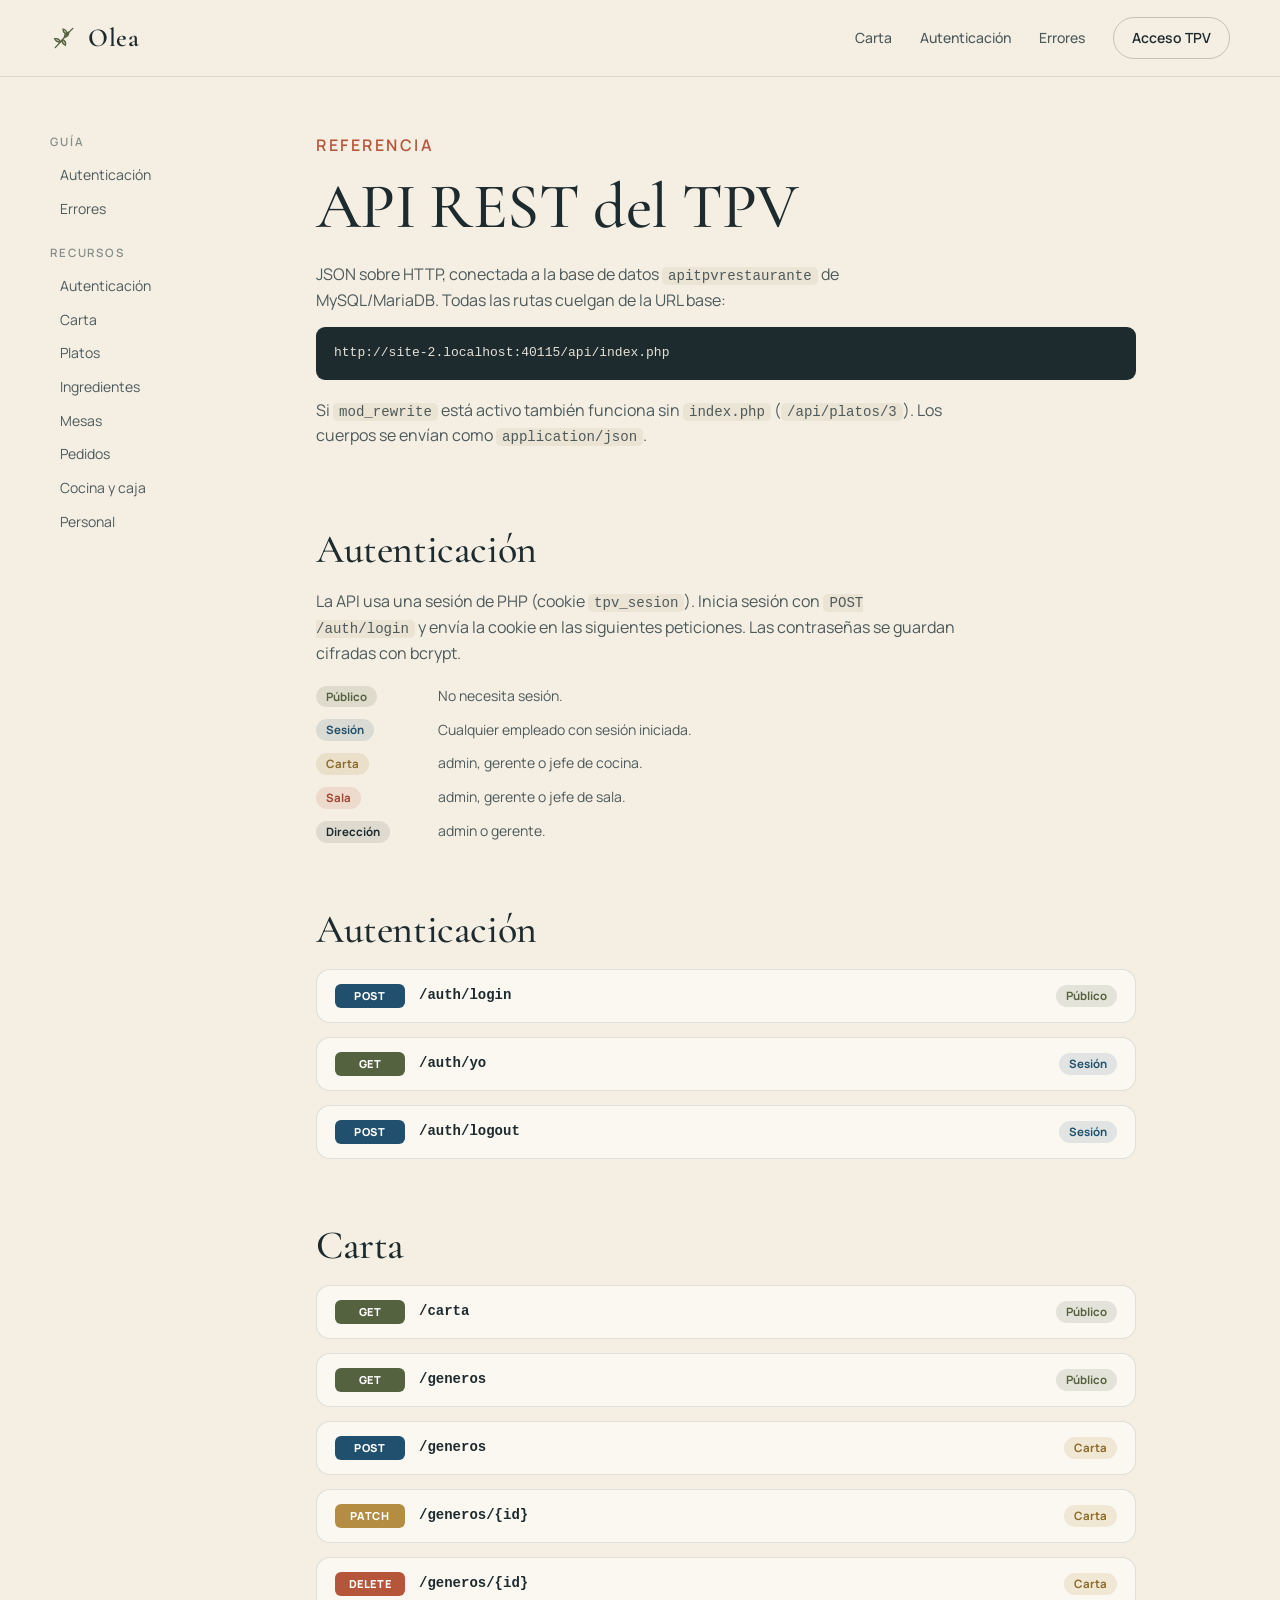
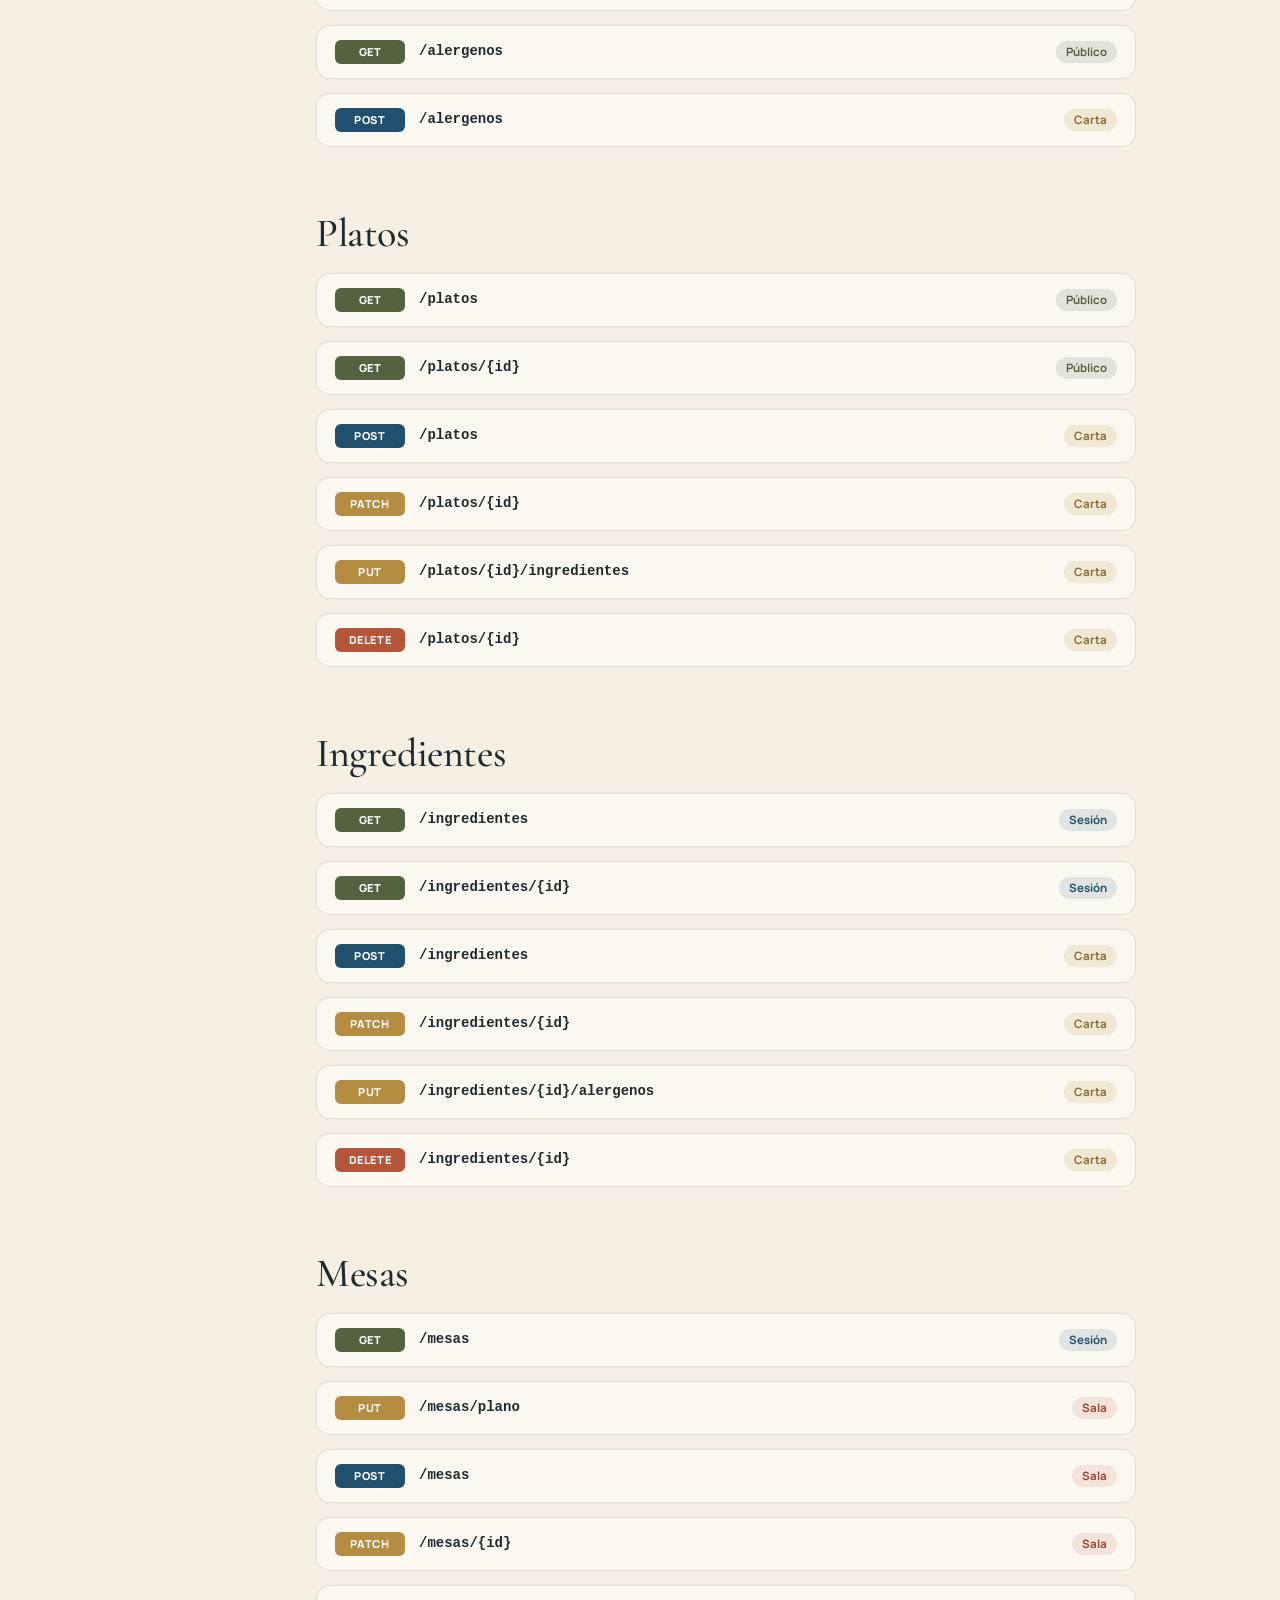
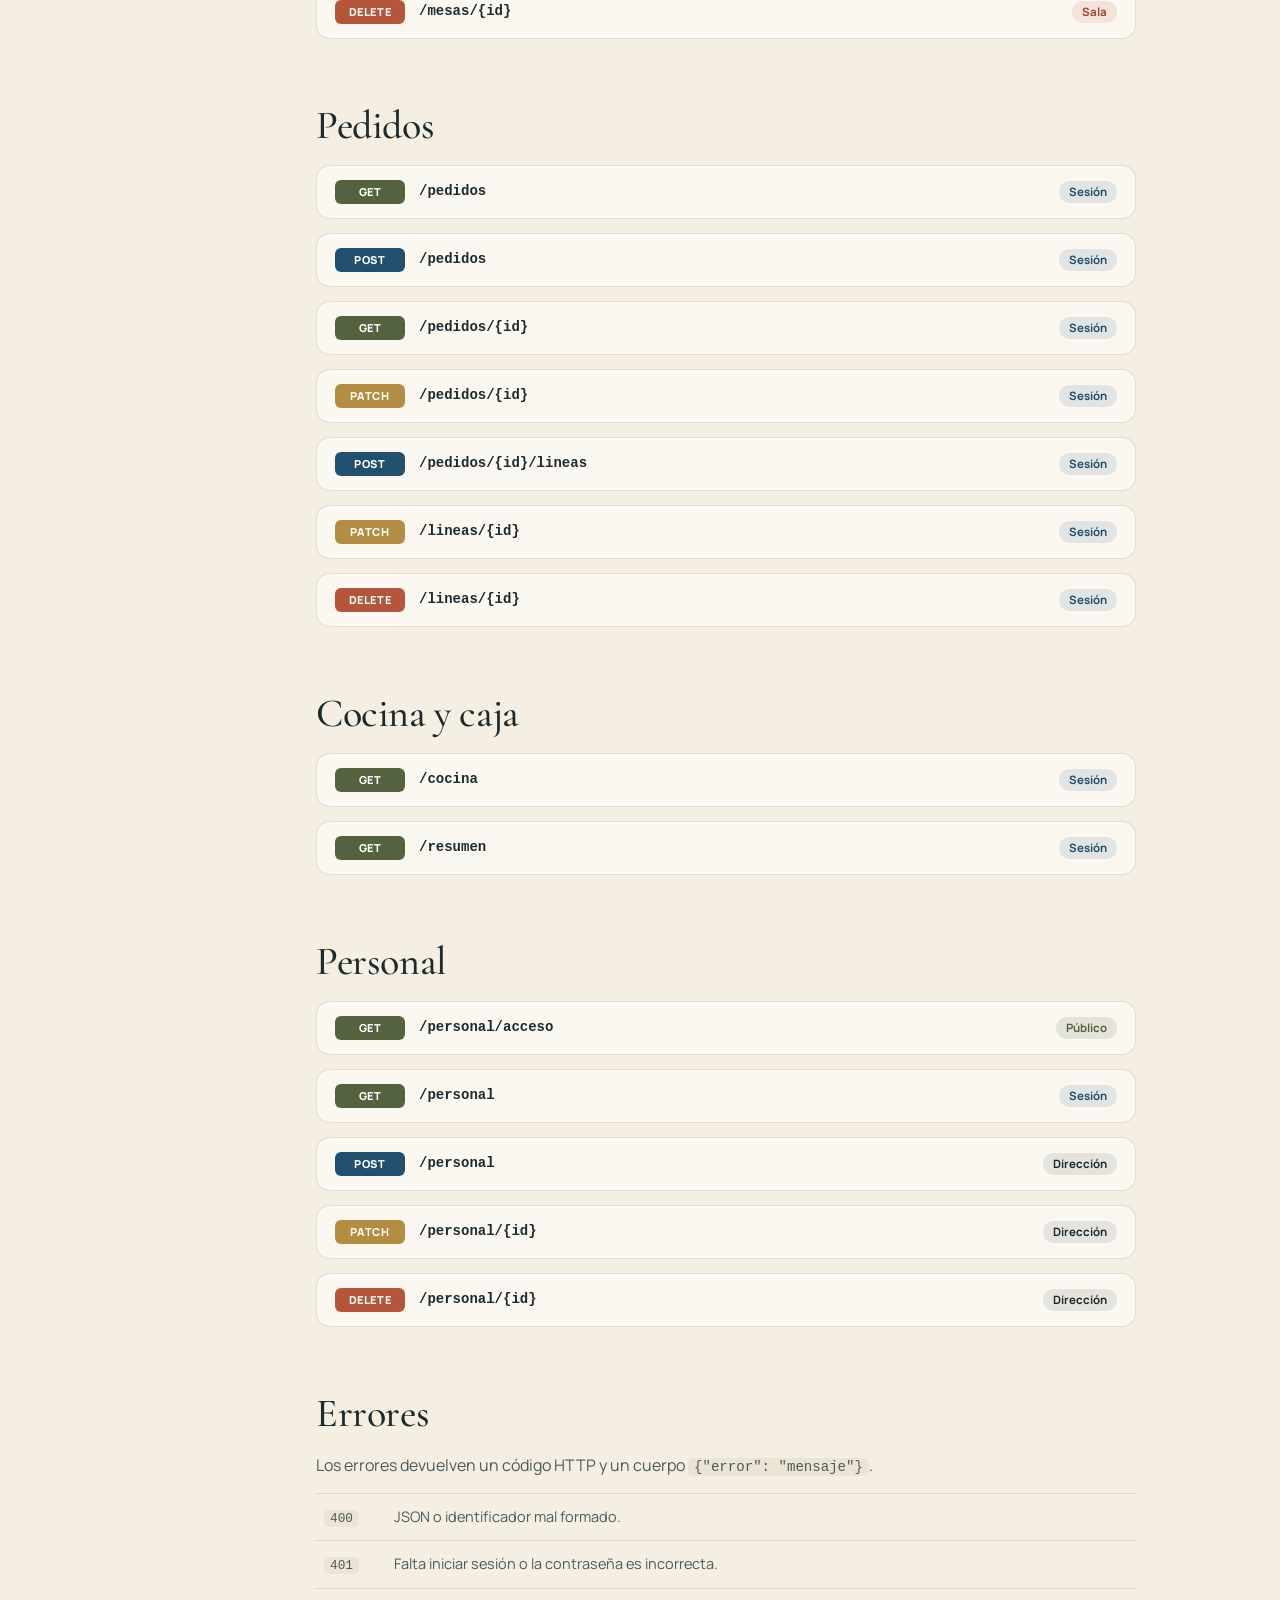
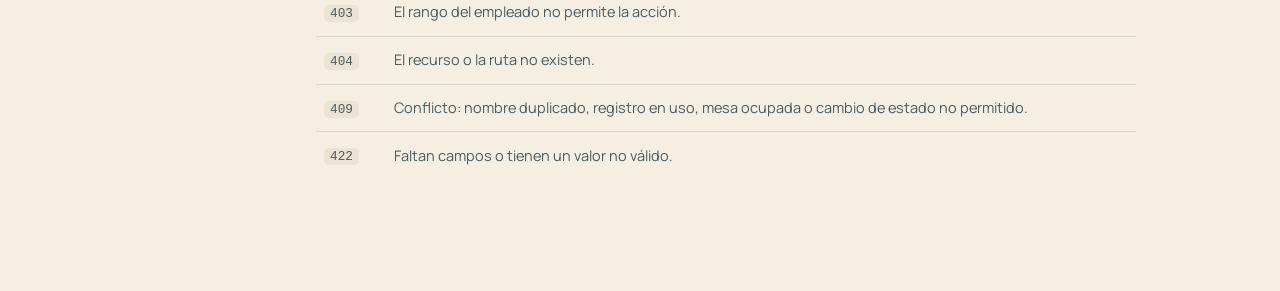
==== docs.html @ 29e761c3 "tpv y carta" ====
<!doctype html>
<html lang="es">
<head>
  <meta charset="utf-8">
  <meta name="viewport" content="width=device-width, initial-scale=1">
  <title>API · Olea TPV</title>
  <link rel="stylesheet" href="css/base.css">
  <link rel="stylesheet" href="css/docs.css">
</head>
<body>
  <header class="cabecera">
    <div class="contenedor cabecera__fila">
      <a class="marca" href="./" id="marca">Olea</a>
      <nav class="cabecera__nav" aria-label="Principal">
        <a href="./">Carta</a>
        <a href="#autenticacion">Autenticación</a>
        <a href="#errores">Errores</a>
        <a class="btn btn--fantasma" href="tpv.html">Acceso TPV</a>
      </nav>
    </div>
  </header>

  <main class="contenedor docs">
    <aside class="docs__indice" id="indice" aria-label="Índice"></aside>

    <div class="docs__contenido">
      <section class="docs__intro">
        <p class="versalitas">Referencia</p>
        <h1>API REST del TPV</h1>
        <p>
          JSON sobre HTTP, conectada a la base de datos <code>apitpvrestaurante</code> de MySQL/MariaDB.
          Todas las rutas cuelgan de la URL base:
        </p>
        <pre class="base"><code id="url-base"></code></pre>
        <p>
          Si <code>mod_rewrite</code> está activo también funciona sin <code>index.php</code>
          (<code>/api/platos/3</code>). Los cuerpos se envían como <code>application/json</code>.
        </p>
      </section>

      <section id="autenticacion" class="docs__bloque">
        <h2>Autenticación</h2>
        <p>
          La API usa una sesión de PHP (cookie <code>tpv_sesion</code>). Inicia sesión con
          <code>POST /auth/login</code> y envía la cookie en las siguientes peticiones. Las contraseñas
          se guardan cifradas con bcrypt.
        </p>
        <dl class="niveles">
          <div><dt><span class="nivel nivel--publico">Público</span></dt><dd>No necesita sesión.</dd></div>
          <div><dt><span class="nivel nivel--sesion">Sesión</span></dt><dd>Cualquier empleado con sesión iniciada.</dd></div>
          <div><dt><span class="nivel nivel--carta">Carta</span></dt><dd>admin, gerente o jefe de cocina.</dd></div>
          <div><dt><span class="nivel nivel--sala">Sala</span></dt><dd>admin, gerente o jefe de sala.</dd></div>
          <div><dt><span class="nivel nivel--direccion">Dirección</span></dt><dd>admin o gerente.</dd></div>
        </dl>
      </section>

      <div id="grupos"></div>

      <section id="errores" class="docs__bloque">
        <h2>Errores</h2>
        <p>Los errores devuelven un código HTTP y un cuerpo <code>{"error": "mensaje"}</code>.</p>
        <table class="tabla-docs">
          <tbody>
            <tr><td><code>400</code></td><td>JSON o identificador mal formado.</td></tr>
            <tr><td><code>401</code></td><td>Falta iniciar sesión o la contraseña es incorrecta.</td></tr>
            <tr><td><code>403</code></td><td>El rango del empleado no permite la acción.</td></tr>
            <tr><td><code>404</code></td><td>El recurso o la ruta no existen.</td></tr>
            <tr><td><code>409</code></td><td>Conflicto: nombre duplicado, registro en uso, mesa ocupada o cambio de estado no permitido.</td></tr>
            <tr><td><code>422</code></td><td>Faltan campos o tienen un valor no válido.</td></tr>
          </tbody>
        </table>
      </section>
    </div>
  </main>

  <script src="js/api.js"></script>
  <script src="js/docs.js"></script>
</body>
</html>
---- css/base.css ----
/* =====================================================================
   Olea · cocina mediterránea — estilos base compartidos
   ===================================================================== */
@import url('https://fonts.googleapis.com/css2?family=Cormorant+Garamond:ital,wght@0,300;0,400;0,500;0,600;1,300;1,400;1,500&family=Manrope:wght@400;500;600;700&display=swap');

:root {
  /* Paleta: arena, olivo, terracota, azul egeo */
  --arena:        #f4eee3;
  --arena-2:      #ebe3d4;
  --marfil:       #fbf8f2;
  --tinta:        #1d2a2e;
  --tinta-2:      #4d5a5c;
  --tinta-3:      #858d8b;
  --olivo:        #55623f;
  --olivo-claro:  #a3ad85;
  --terracota:    #b5563a;
  --terracota-2:  #9a4630;
  --egeo:         #20506d;
  --oro:          #b48d42;
  --linea:        rgba(29, 42, 46, .12);
  --linea-fuerte: rgba(29, 42, 46, .22);

  --serif: 'Cormorant Garamond', 'Times New Roman', serif;
  --sans:  'Manrope', system-ui, -apple-system, 'Segoe UI', sans-serif;

  --radio:    14px;
  --radio-sm: 9px;
  --sombra:   0 1px 2px rgba(29,42,46,.05), 0 8px 24px -12px rgba(29,42,46,.18);
  --sombra-alta: 0 2px 6px rgba(29,42,46,.06), 0 24px 48px -20px rgba(29,42,46,.35);
  --transicion: 180ms cubic-bezier(.2,.7,.3,1);
}

*, *::before, *::after { box-sizing: border-box; }

html { -webkit-text-size-adjust: 100%; scroll-behavior: smooth; }

body {
  margin: 0;
  font-family: var(--sans);
  font-size: 15px;
  line-height: 1.55;
  color: var(--tinta);
  background: var(--arena);
  -webkit-font-smoothing: antialiased;
}

h1, h2, h3 {
  font-family: var(--serif);
  font-weight: 600;
  line-height: 1.1;
  letter-spacing: -.01em;
  margin: 0;
  text-wrap: balance;
}

p { margin: 0; text-wrap: pretty; }
a { color: inherit; }
img { display: block; max-width: 100%; }
button, input, select, textarea { font: inherit; color: inherit; }

:focus-visible {
  outline: 2px solid var(--terracota);
  outline-offset: 2px;
}

.versalitas {
  font-size: 11.5px;
  font-weight: 600;
  letter-spacing: .16em;
  text-transform: uppercase;
}

.num { font-variant-numeric: tabular-nums; }

/* --- Marca ------------------------------------------------------------ */
.marca {
  display: inline-flex;
  align-items: center;
  gap: 10px;
  text-decoration: none;
  font-family: var(--serif);
  font-size: 26px;
  font-weight: 600;
  letter-spacing: .02em;
}
.marca svg { width: 28px; height: 28px; color: var(--olivo); }

/* --- Botones ---------------------------------------------------------- */
.btn {
  display: inline-flex;
  align-items: center;
  justify-content: center;
  gap: 8px;
  min-height: 42px;
  padding: 0 18px;
  border: 1px solid transparent;
  border-radius: 999px;
  font-weight: 600;
  font-size: 14px;
  text-decoration: none;
  cursor: pointer;
  background: var(--tinta);
  color: var(--marfil);
  transition: background var(--transicion), transform var(--transicion), border-color var(--transicion), opacity var(--transicion);
}
.btn:hover { background: #2c3c41; }
.btn:active { transform: scale(.98); }
.btn:disabled { opacity: .45; cursor: not-allowed; }
.btn--acento { background: var(--terracota); }
.btn--acento:hover { background: var(--terracota-2); }
.btn--olivo { background: var(--olivo); }
.btn--olivo:hover { background: #46512f; }
.btn--fantasma { background: transparent; color: inherit; border-color: var(--linea-fuerte); }
.btn--fantasma:hover { background: rgba(29,42,46,.05); }
.btn--peligro { background: transparent; color: var(--terracota); border-color: currentColor; }
.btn--peligro:hover { background: rgba(181,86,58,.08); }
.btn--grande { min-height: 52px; padding: 0 26px; font-size: 15px; }

/* --- Etiquetas -------------------------------------------------------- */
.chip {
  display: inline-flex;
  align-items: center;
  gap: 6px;
  padding: 3px 10px;
  border-radius: 999px;
  font-size: 12px;
  font-weight: 500;
  background: var(--arena-2);
  color: var(--tinta-2);
  white-space: nowrap;
}

/* --- Avisos (toast) --------------------------------------------------- */
.avisos {
  position: fixed;
  left: 50%;
  bottom: 24px;
  transform: translateX(-50%);
  display: grid;
  gap: 8px;
  z-index: 100;
  pointer-events: none;
}
.aviso {
  padding: 12px 20px;
  border-radius: 999px;
  background: var(--tinta);
  color: var(--marfil);
  font-size: 14px;
  font-weight: 500;
  box-shadow: var(--sombra-alta);
  animation: aviso-entra 240ms var(--transicion) both;
}
.aviso--error { background: var(--terracota-2); }
.aviso.saliendo { animation: aviso-sale 200ms ease-in both; }
@keyframes aviso-entra { from { opacity: 0; transform: translateY(10px); } }
@keyframes aviso-sale  { to   { opacity: 0; transform: translateY(6px); } }

/* --- Utilidades ------------------------------------------------------- */
.oculto { display: none !important; }
.sr { position: absolute; width: 1px; height: 1px; overflow: hidden; clip: rect(0 0 0 0); white-space: nowrap; }

.cargando {
  display: grid;
  place-items: center;
  padding: 64px 0;
  color: var(--tinta-3);
}
.cargando::before {
  content: '';
  width: 26px; height: 26px;
  border: 2px solid currentColor;
  border-right-color: transparent;
  border-radius: 50%;
  animation: girar .8s linear infinite;
}
@keyframes girar { to { transform: rotate(360deg); } }

@media (prefers-reduced-motion: reduce) {
  *, *::before, *::after { animation-duration: .01ms !important; transition-duration: .01ms !important; scroll-behavior: auto !important; }
}
---- css/docs.css ----
/* =====================================================================
   Documentación de la API
   ===================================================================== */
.docs {
  display: grid;
  grid-template-columns: 210px 1fr;
  gap: 56px;
  padding: 56px 0 120px;
}
.docs__indice {
  position: sticky;
  top: 24px;
  align-self: start;
  display: grid;
  gap: 2px;
  font-size: 14px;
}
.docs__indice p { margin: 18px 0 6px; color: var(--tinta-3); }
.docs__indice p:first-child { margin-top: 0; }
.docs__indice a { padding: 5px 10px; border-radius: 8px; color: var(--tinta-2); text-decoration: none; }
.docs__indice a:hover { background: var(--arena-2); color: var(--tinta); }

.docs__contenido { min-width: 0; max-width: 820px; }
.docs__intro h1 { font-size: clamp(42px, 6vw, 64px); font-weight: 500; margin: 10px 0 20px; }
.docs__intro .versalitas { color: var(--terracota); }
.docs__intro p, .docs__bloque > p { color: var(--tinta-2); font-size: 16px; margin-bottom: 14px; max-width: 64ch; }

code {
  font-family: ui-monospace, 'Cascadia Code', Consolas, monospace;
  font-size: .88em;
  padding: 1px 6px;
  border-radius: 5px;
  background: var(--arena-2);
}
pre {
  margin: 0;
  padding: 16px 18px;
  border-radius: var(--radio-sm);
  background: var(--tinta);
  color: #e6e1d6;
  overflow-x: auto;
  font-size: 13px;
  line-height: 1.6;
}
pre code { background: none; padding: 0; font-size: inherit; color: inherit; }
pre.base { margin: 8px 0 18px; }

.docs__bloque { padding-top: 64px; scroll-margin-top: 16px; }
.docs__bloque h2 { font-size: 40px; font-weight: 500; margin-bottom: 18px; }

.niveles { display: grid; gap: 10px; margin: 18px 0 0; }
.niveles div { display: grid; grid-template-columns: 110px 1fr; align-items: center; gap: 12px; }
.niveles dd { margin: 0; color: var(--tinta-2); font-size: 14px; }

.nivel {
  display: inline-block;
  padding: 2px 10px;
  border-radius: 999px;
  font-size: 11.5px;
  font-weight: 700;
  white-space: nowrap;
}
.nivel--publico   { background: rgba(85,98,63,.14);  color: var(--olivo); }
.nivel--sesion    { background: rgba(32,80,109,.12); color: var(--egeo); }
.nivel--carta     { background: rgba(180,141,66,.16); color: #8a6a2b; }
.nivel--sala      { background: rgba(181,86,58,.13); color: var(--terracota-2); }
.nivel--direccion { background: rgba(29,42,46,.1);   color: var(--tinta); }

.endpoint {
  margin-top: 14px;
  border: 1px solid var(--linea);
  border-radius: var(--radio);
  background: var(--marfil);
  overflow: hidden;
}
.endpoint summary {
  display: grid;
  grid-template-columns: 70px 1fr auto;
  align-items: center;
  gap: 14px;
  padding: 14px 18px;
  cursor: pointer;
  list-style: none;
  transition: background var(--transicion);
}
.endpoint summary::-webkit-details-marker { display: none; }
.endpoint summary:hover { background: rgba(29,42,46,.03); }
.endpoint__ruta { font-family: ui-monospace, 'Cascadia Code', Consolas, monospace; font-size: 14px; font-weight: 600; overflow-wrap: anywhere; }
.endpoint__ruta small { display: block; font-family: var(--sans); font-weight: 400; font-size: 13px; color: var(--tinta-2); margin-top: 2px; }

.metodo {
  display: inline-grid;
  place-items: center;
  height: 24px;
  border-radius: 6px;
  font-size: 11px;
  font-weight: 800;
  letter-spacing: .06em;
  color: #fff;
}
.metodo--GET    { background: var(--olivo); }
.metodo--POST   { background: var(--egeo); }
.metodo--PUT, .metodo--PATCH { background: var(--oro); }
.metodo--DELETE { background: var(--terracota); }

.endpoint__detalle { padding: 4px 18px 18px; border-top: 1px solid var(--linea); display: grid; gap: 12px; }
.endpoint__detalle > p { color: var(--tinta-2); font-size: 14px; padding-top: 12px; }
.endpoint__etiqueta { font-size: 11px; font-weight: 700; letter-spacing: .12em; text-transform: uppercase; color: var(--tinta-3); }
.probar { justify-self: start; min-height: 34px; padding: 0 14px; font-size: 13px; }
.respuesta { max-height: 360px; }

.tabla-docs { width: 100%; border-collapse: collapse; font-size: 14.5px; }
.tabla-docs td { padding: 12px 8px; border-top: 1px solid var(--linea); color: var(--tinta-2); }
.tabla-docs td:first-child { width: 70px; }

@media (max-width: 900px) {
  .docs { grid-template-columns: 1fr; gap: 0; padding-top: 32px; }
  .docs__indice { display: none; }
  .endpoint summary { grid-template-columns: 60px 1fr; }
  .endpoint summary .nivel { grid-column: 2; justify-self: start; }
}

/* --- Estructura compartida (antes venía de carta.css) ----------------- */
.contenedor { width: min(1180px, 100% - 48px); margin-inline: auto; }
.cabecera { position: relative; z-index: 5; border-bottom: 1px solid var(--linea); }
.cabecera__fila { display: flex; align-items: center; justify-content: space-between; height: 76px; }
.cabecera__nav { display: flex; align-items: center; gap: 28px; font-size: 14px; font-weight: 500; }
.cabecera__nav a:not(.btn) { text-decoration: none; color: var(--tinta-2); transition: color var(--transicion); }
.cabecera__nav a:not(.btn):hover { color: var(--tinta); }
@media (max-width: 900px) { .cabecera__nav a:not(.btn) { display: none; } }
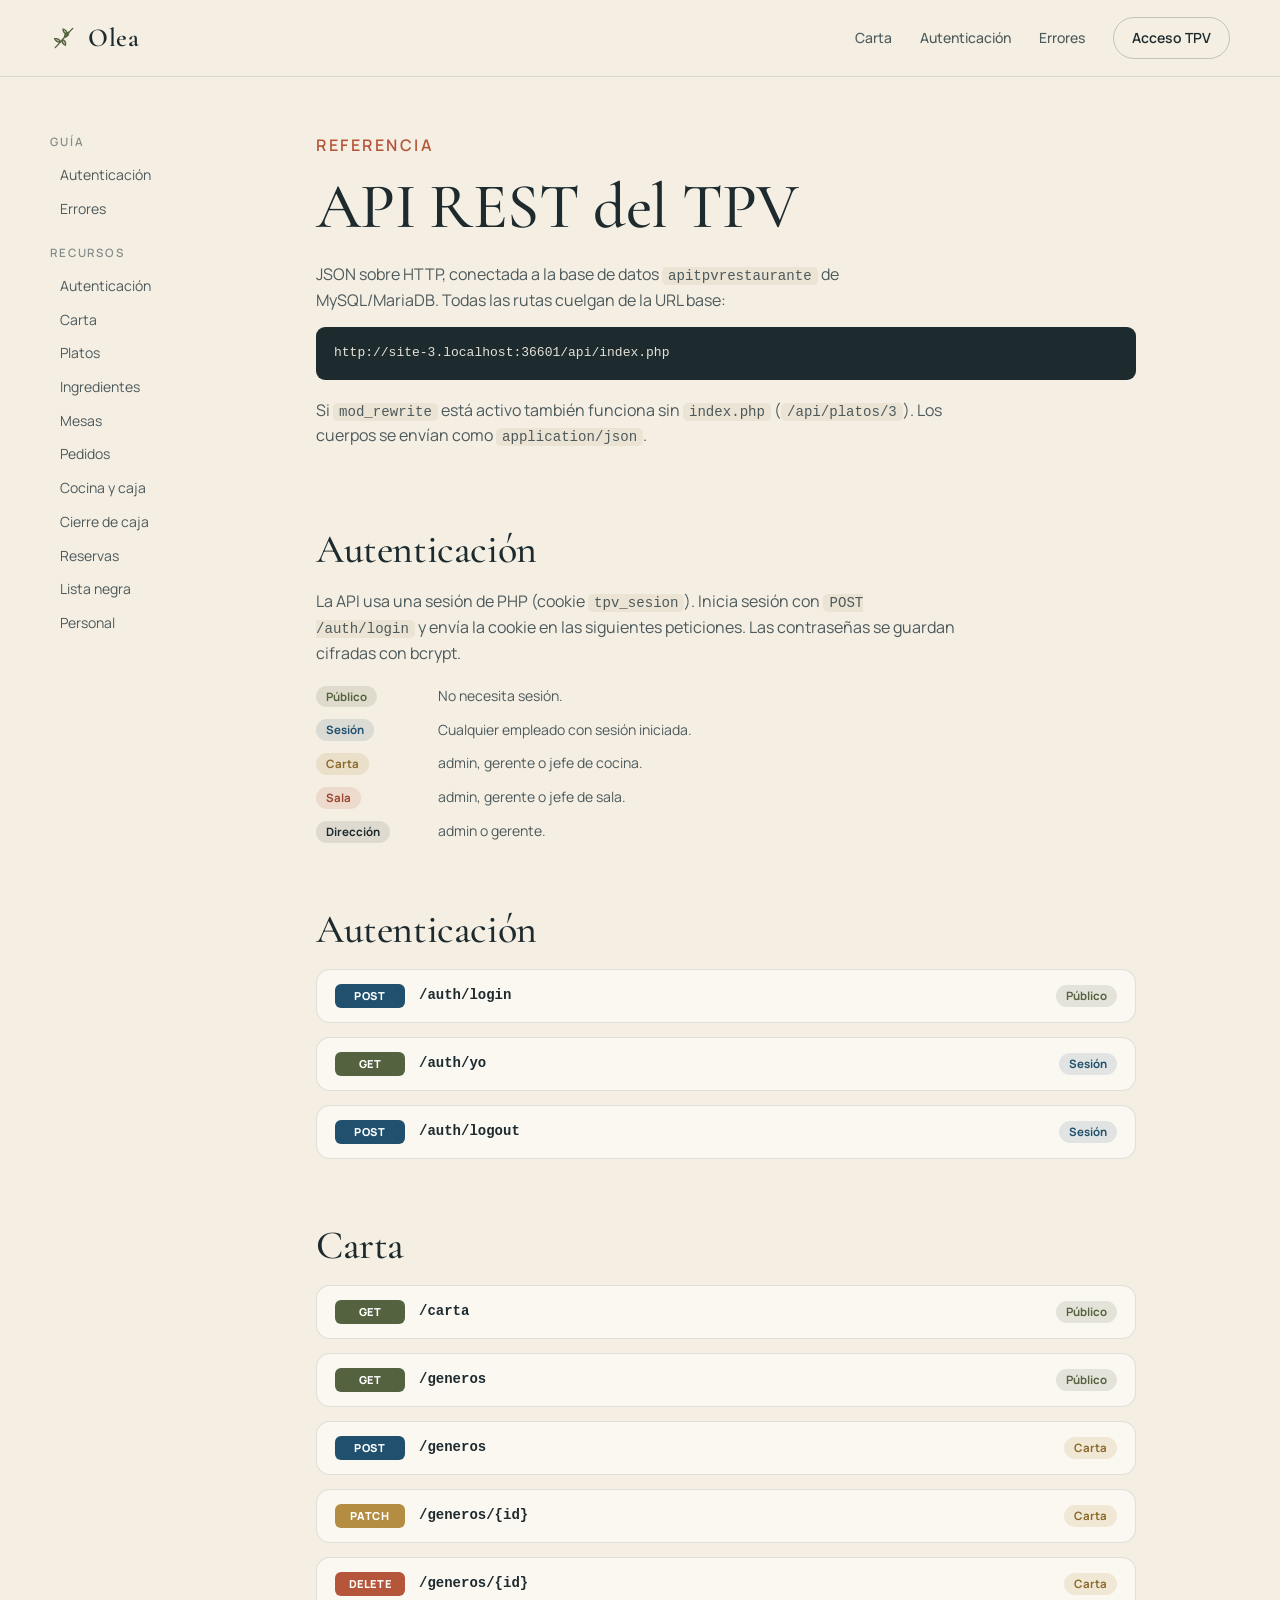
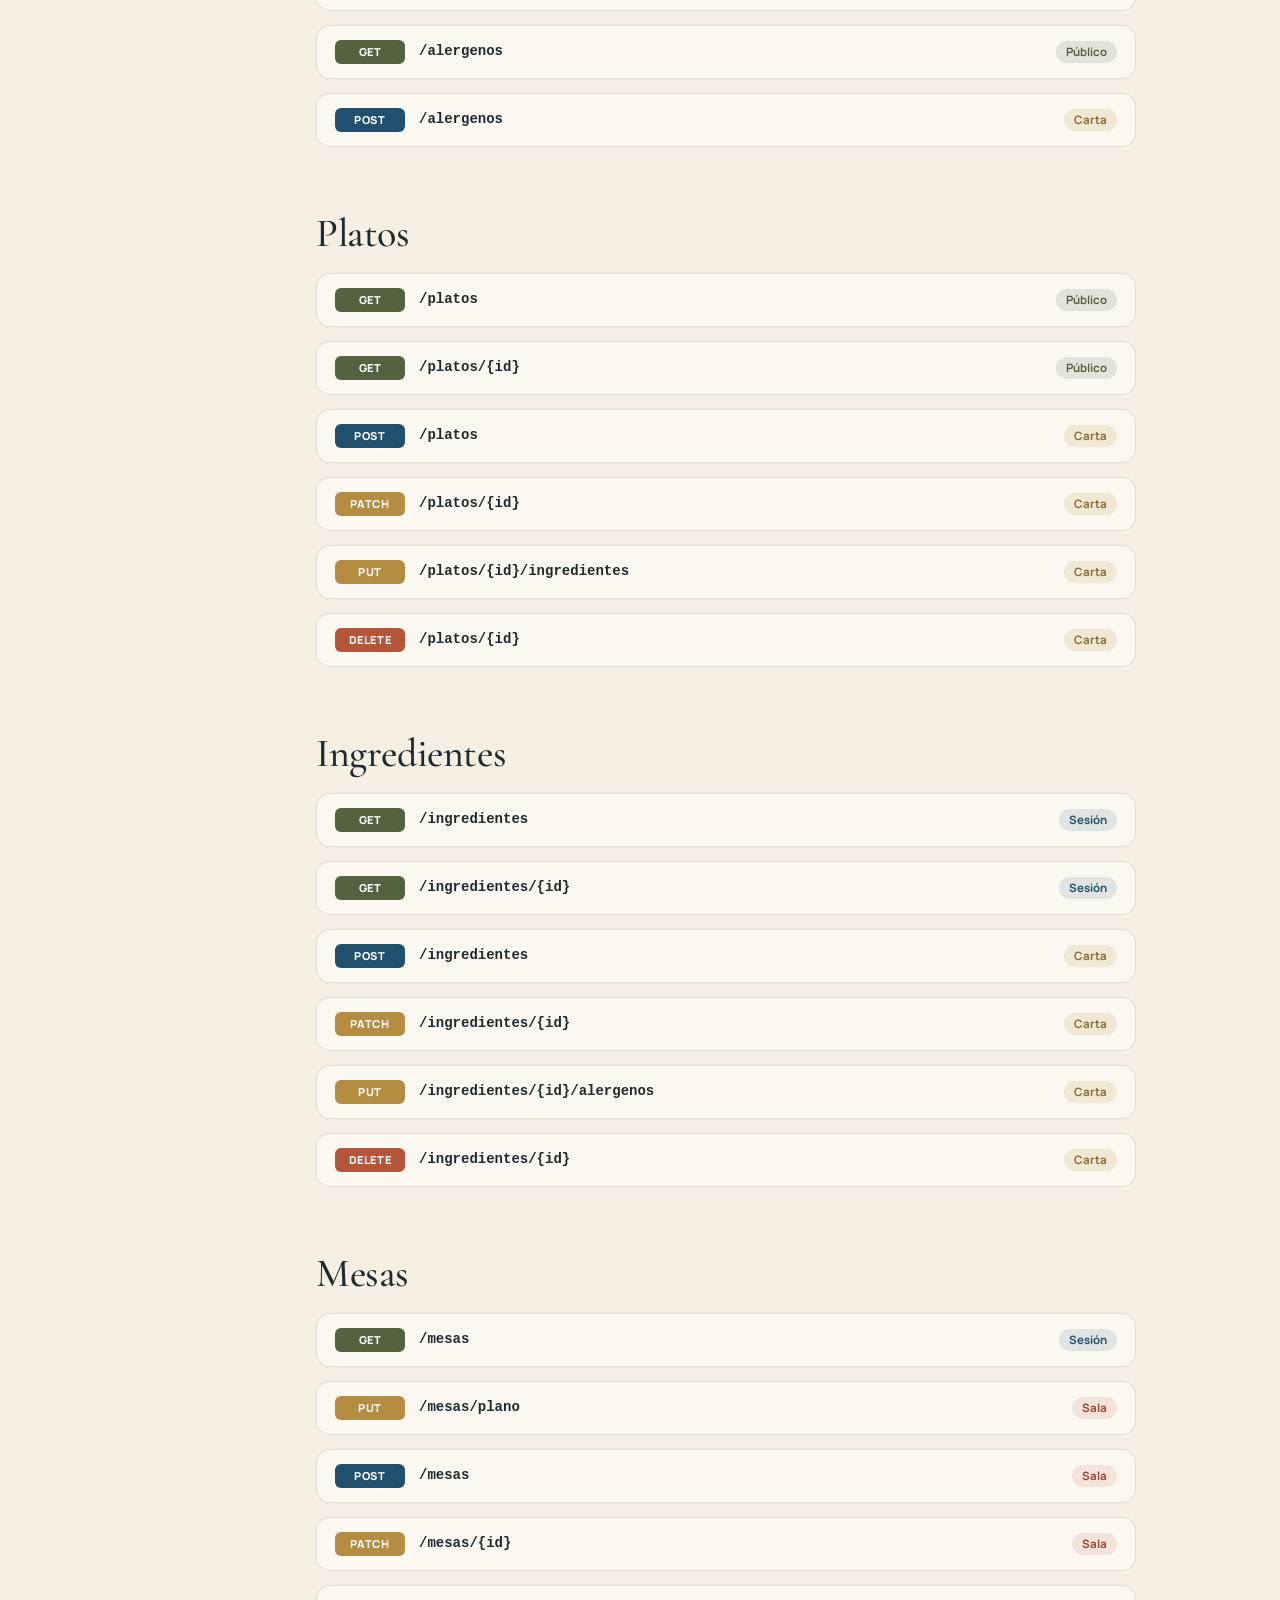
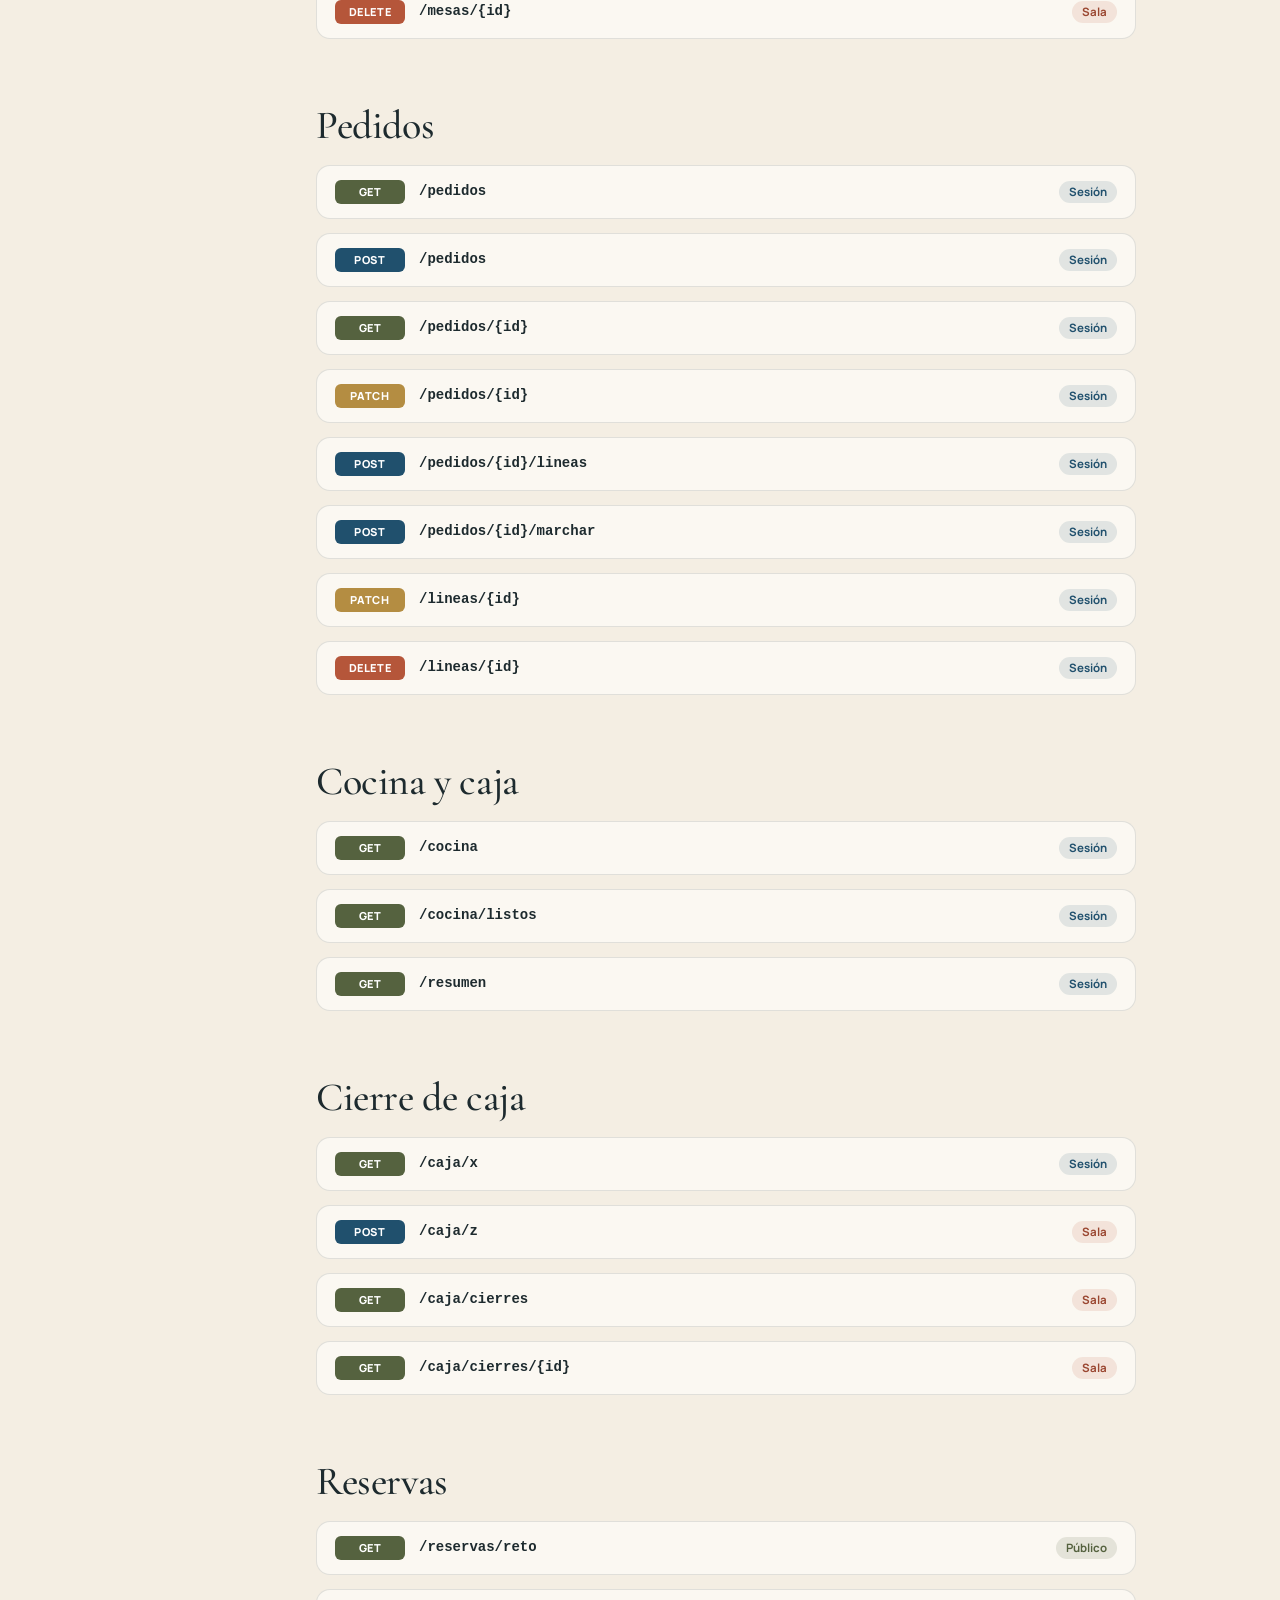
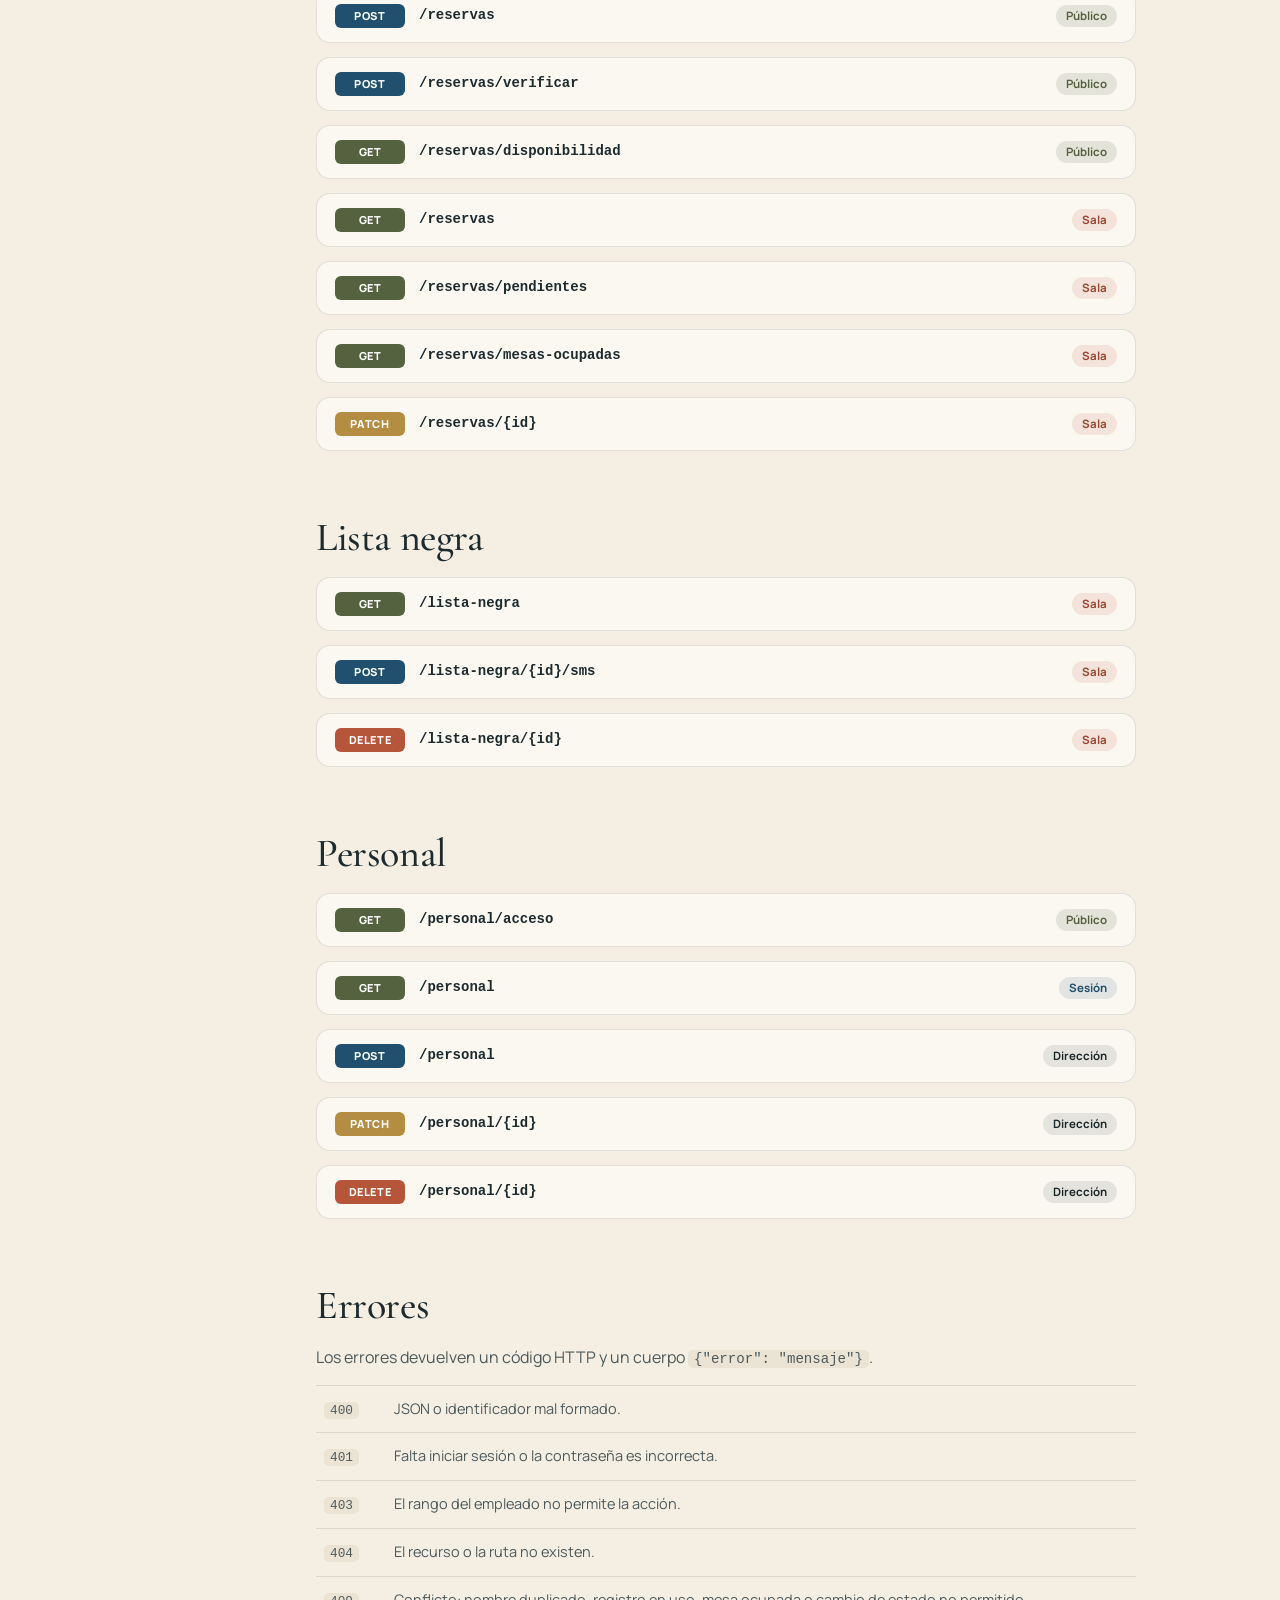
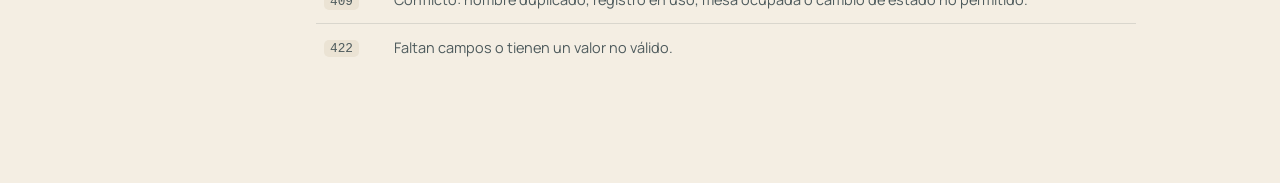
==== commit 4b26ac28: "ultima reposicion" ====
--- a/docs.html
+++ b/docs.html
@@ -4,8 +4,8 @@
   <meta charset="utf-8">
   <meta name="viewport" content="width=device-width, initial-scale=1">
   <title>API · Olea TPV</title>
-  <link rel="stylesheet" href="css/base.css">
-  <link rel="stylesheet" href="css/docs.css">
+  <link rel="stylesheet" href="css/base.css?v=20261126s">
+  <link rel="stylesheet" href="css/docs.css?v=20261126s">
 </head>
 <body>
   <header class="cabecera">
@@ -73,7 +73,7 @@
     </div>
   </main>
 
-  <script src="js/api.js"></script>
-  <script src="js/docs.js"></script>
+  <script src="js/api.js?v=20261126s"></script>
+  <script src="js/docs.js?v=20261126s"></script>
 </body>
 </html>
